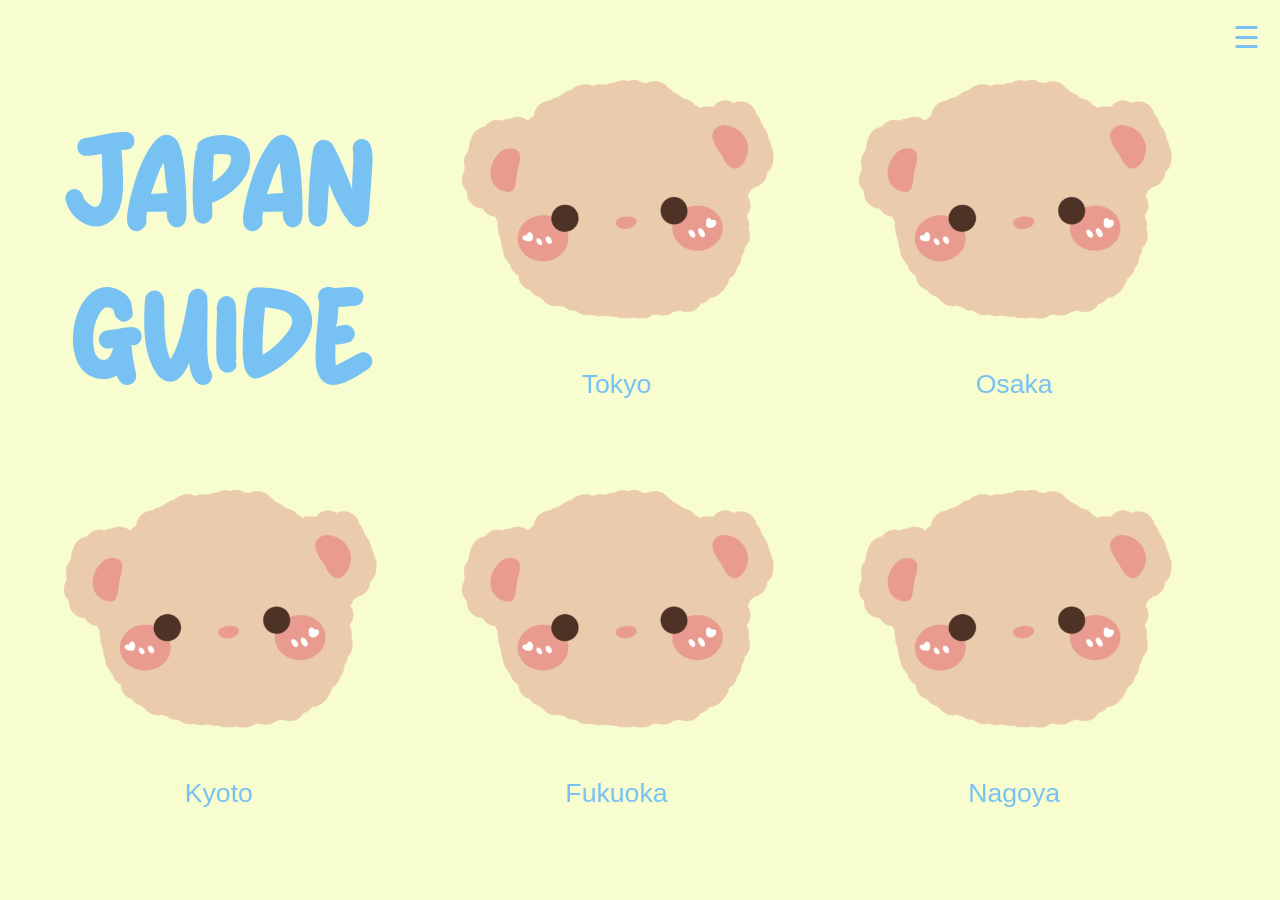
==== index.html @ e9f4441f "Add files via upload" ====
<html lang="en">
    <head>
        <meta charset="UTF-8">
        <meta name="viewport" content="width=device-width, initial-scale=1.0">
        <title>Japan Vacation Guide</title>
        <link rel="stylesheet" href="css/homepage.css">
    </head>

    <body>
        <div id="main">
            <span id="opennav">&#9776</span>
        </div>

        <div class="sidenav" id="mySidenav">
            <a href="#" class="closebtn" id="closebtn">&times;</a>
            <ul>
                <li>
                    <a href="homepage.html">Home</a>
                </li>
                <li>
                    <a href="hotels.html">Hotels</a>
                </li>
                <li>
                    <a href="WifiData.html">Wifi & Data</a>
                </li>
            </ul>
        </div>

        <script>
            document.getElementById("opennav").addEventListener("click",function(){
                document.getElementById("mySidenav").style.width = "250px";
                document.getElementById("main").style.marginRight = "250px";
                document.body.style.backgroundColor = ""
            })

            document.getElementById("closebtn").addEventListener("click",function(){
                document.getElementById("mySidenav").style.width = "0";
                document.getElementById("main").style.marginRight = "0";
                document.body.style.backgroundColor = ""
            })
        </script>

    <div class="grid-container">
        <div class="grid-item">
            <h1>JAPAN GUIDE</h1>
            <div class="text-overlay">
                <div class="text"><p>Planning a trip can be overwhelming. Here, you will find the most popular attractions, foods, and shopping locations of each city and how to get around in one place!</p> <br> Additional information about <br>Wifi/Data cards and Hotels can be found in the menu.</div>
            </div>
        </div>
        <a href="tokyo.html">
            <div class="grid-item">
                <img src="images/placeholder.png" alt="Image 1">
                <div class="text"> Tokyo </div>
                <div class="text-overlay">
                    <div class="text">Part of the Kanto region, Tokyo is the capital of Japan and a popular tourist destination.</div>
                </div>
            </div>
        </a>
        <a href="osaka.html">
            <div class="grid-item">
                <img src="images/placeholder.png" alt="Image 1">
                <div class="text"> Osaka </div>
                <div class="text-overlay">
                    <div class="text">Located in the Kansai region, Osaka is the second largest city after Tokyo. Known for its modern architecture and nightlife, it is the heart of Japan's cultural and economical development.</div>
                </div>
            </div>
        </a>
        <a href="kyoto.html">
            <div class="grid-item">
                <img src="images/placeholder.png" alt="Image 1">
                <div class="text"> Kyoto </div>
                <div class="text-overlay">
                    <div class="text">Once the capital of Japan, Kyoto is part of the Kansai region. Famous for its historical attractions, there are many temples, palaces, and traditional houses, Kyoto is where you can get a taste of rural Japan.</div>
                </div>
            </div>
        </a>
        <a href="fukuoka.html">
            <div class="grid-item">
                <img src="images/placeholder.png" alt="Image 1">
                <div class="text"> Fukuoka </div>
                <div class="text-overlay">
                    <div class="text">Fukuoka is part of the Kyushu region in Japan. </div>
                </div>
            </div>
        </a>
        <a href="nagoya.html">
            <div class="grid-item">
                    <img src="images/placeholder.png" alt="Image 1">
                <div class="text"> Nagoya </div>
                <div class="text-overlay">
                    <div class="text">Description</div>
                </div>
            </div>
        </a>
    </div>

    </body>
</html>
---- css/homepage.css ----
* {
    padding:0;
    margin: 0;
    box-sizing: border-box;
}

@font-face {
    font-family: Handwrite;
    src: url(../fonts/Day\ Light.otf);
}

body{
    background-color: rgb(248, 253, 207);
    
}

h1{
    font-family: Handwrite;
    text-align: center;
    font-size: 90pt;
    color: #78C1F3;
    padding-top: 30px;
}

#main{
    transition: margin-right 0.5s;
    padding: 20px; 
}

#main span{
    font-size: 30px;
    cursor: pointer;
    float: right;
    color: #78C1F3;
}


.sidenav{
    height: 100%;
    width: 0px;
    position: fixed;
    z-index: 1;
    top: 0;
    right: 0;
    background-color: #78c1f3;
    overflow: hidden;
    transition: 0.5s;
}

.sidenav .closebtn{
    font-size: 36px;
    border-bottom: none;
    text-decoration: none;
    color: white;
    float: right;
    margin-right: 25px;
    margin-bottom: 50px;
    margin-top: 15px;
}

.sidenav ul {
    clear: both;
    list-style-type: none;
}

.sidenav ul li a {
    padding: 12px 8px 12px 30px;
    text-decoration: none;
    font-size: 18px; 
    color:white;
    display: block;
    transition: 0.3s;
    text-transform: uppercase;
}

.sidenav ul li a:hover{
    background: #69A9D5
}

body {
    font-family: 'Gill Sans', 'Gill Sans MT', Calibri, 'Trebuchet MS', sans-serif;
    font-size: 20pt;
    margin: 0;
    padding: 0;
}

.grid-container {
    display: grid;
    grid-template-columns: repeat(3, 1fr);
    grid-gap: 40px;
    padding: 40px;
}

.grid-item {
    position: relative;
    overflow: hidden;
}

.grid-item img {
    width: 100%;
    height: auto;
    display: block;
}

.grid-item .text{
    padding:50px;
    text-align: center;
    color: #78C1F3;
}

.grid-item a{
    text-decoration: none;
}

.text-overlay{
    position: absolute;
    top: 0;
    left: 0;
    width: 100%;
    height: 100%;
    background-color:rgb(248, 253, 207, 0.7);
    color: #fff;
    text-align: left; 
    opacity: 0;
    transition: opacity 0.3s;
    display: flex;
    justify-content: left;
    align-items: center;
    padding: 20px;
    border-radius: 10px;
    font-size: 18px;
}

.text-overlay a{
    text-decoration: none; 
    color: inherit;
    text-align: left;
}

.grid-item:hover .text-overlay{
    opacity: 1;
    cursor: pointer;
}

.grid-item:hover img{
    transform: scale(1.1);
    opacity: 0;
    cursor: pointer;
}

.grid-item:hover h1{
    opacity: 0;
}

a{
    text-decoration: none;
}

@media screen and (max-width: 768px) {
    .grid-container {
        grid-template-columns: repeat(auto-fill, minmax(150px, 1fr));
    }

    .text-overlay{
        font: 16px;
    }
}

@media screen and (max-width: 576px) {
    .grid-container {
        grid-template-columns: repeat(auto-fill, minmax(120px, 1fr));
    }

    .text-overlay{
        font: 14px;
    }
}
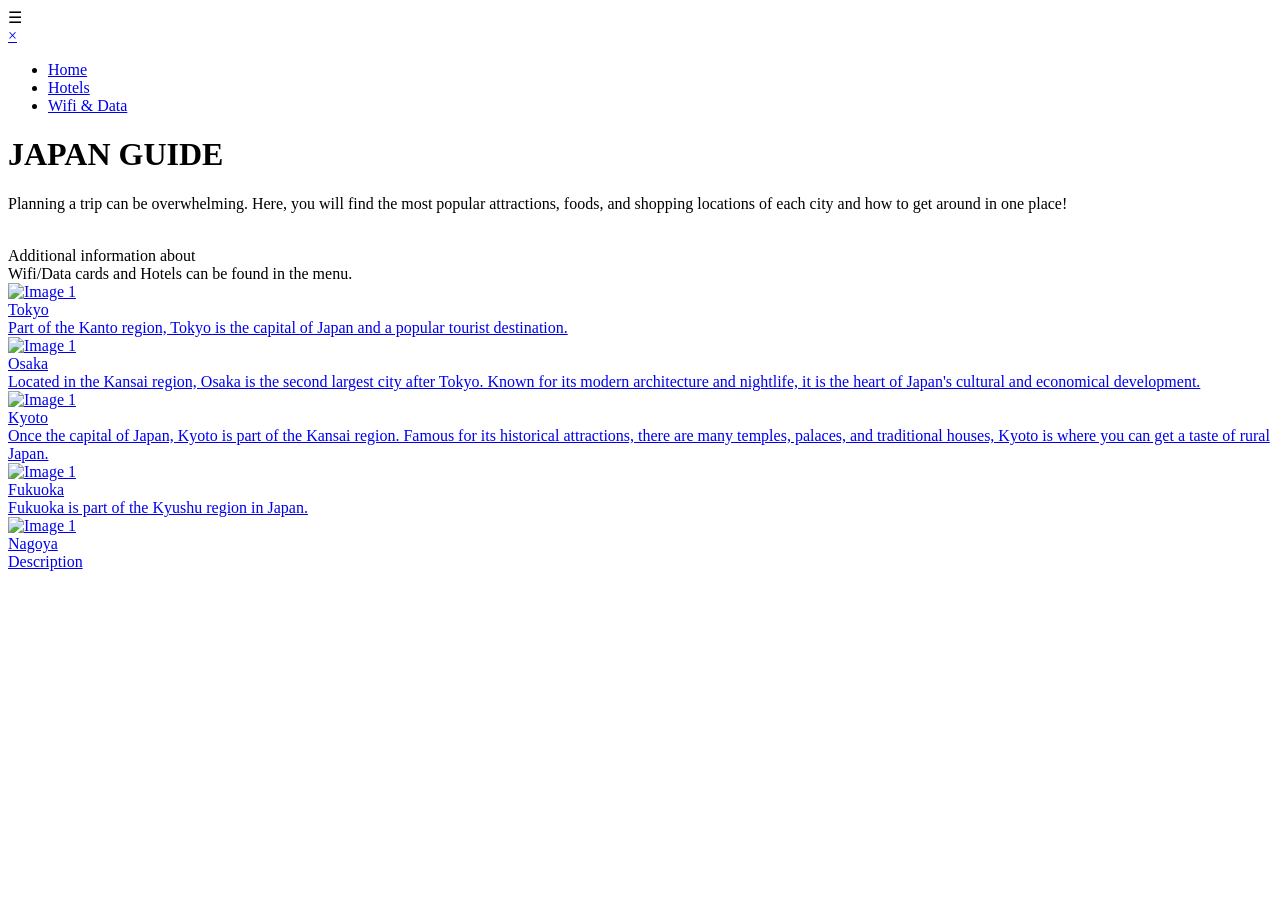
==== commit 9b34e593: "Add files via upload" ====
--- a/index.html
+++ b/index.html
@@ -3,7 +3,7 @@
         <meta charset="UTF-8">
         <meta name="viewport" content="width=device-width, initial-scale=1.0">
         <title>Japan Vacation Guide</title>
-        <link rel="stylesheet" href="css/homepage.css">
+        <link rel="stylesheet" href="../website/css/homepage.css">
     </head>
 
     <body>
@@ -15,13 +15,13 @@
             <a href="#" class="closebtn" id="closebtn">&times;</a>
             <ul>
                 <li>
-                    <a href="homepage.html">Home</a>
+                    <a href="index.html">Home</a>
                 </li>
                 <li>
-                    <a href="hotels.html">Hotels</a>
+                    <a href="../website/html/hotels.html">Hotels</a>
                 </li>
                 <li>
-                    <a href="WifiData.html">Wifi & Data</a>
+                    <a href="../website/html/WifiData.html">Wifi & Data</a>
                 </li>
             </ul>
         </div>
@@ -47,45 +47,45 @@
                 <div class="text"><p>Planning a trip can be overwhelming. Here, you will find the most popular attractions, foods, and shopping locations of each city and how to get around in one place!</p> <br> Additional information about <br>Wifi/Data cards and Hotels can be found in the menu.</div>
             </div>
         </div>
-        <a href="tokyo.html">
+        <a href="../website/html/tokyo.html">
             <div class="grid-item">
-                <img src="images/placeholder.png" alt="Image 1">
+                <img src="../website/images/placeholder.png" alt="Image 1">
                 <div class="text"> Tokyo </div>
                 <div class="text-overlay">
                     <div class="text">Part of the Kanto region, Tokyo is the capital of Japan and a popular tourist destination.</div>
                 </div>
             </div>
         </a>
-        <a href="osaka.html">
+        <a href="../website/html/osaka.html">
             <div class="grid-item">
-                <img src="images/placeholder.png" alt="Image 1">
+                <img src="../website/images/placeholder.png" alt="Image 1">
                 <div class="text"> Osaka </div>
                 <div class="text-overlay">
                     <div class="text">Located in the Kansai region, Osaka is the second largest city after Tokyo. Known for its modern architecture and nightlife, it is the heart of Japan's cultural and economical development.</div>
                 </div>
             </div>
         </a>
-        <a href="kyoto.html">
+        <a href="../website/html/kyoto.html">
             <div class="grid-item">
-                <img src="images/placeholder.png" alt="Image 1">
+                <img src="../website/images/placeholder.png" alt="Image 1">
                 <div class="text"> Kyoto </div>
                 <div class="text-overlay">
                     <div class="text">Once the capital of Japan, Kyoto is part of the Kansai region. Famous for its historical attractions, there are many temples, palaces, and traditional houses, Kyoto is where you can get a taste of rural Japan.</div>
                 </div>
             </div>
         </a>
-        <a href="fukuoka.html">
+        <a href="../website/html/fukuoka.html">
             <div class="grid-item">
-                <img src="images/placeholder.png" alt="Image 1">
+                <img src="../website/images/placeholder.png" alt="Image 1">
                 <div class="text"> Fukuoka </div>
                 <div class="text-overlay">
                     <div class="text">Fukuoka is part of the Kyushu region in Japan. </div>
                 </div>
             </div>
         </a>
-        <a href="nagoya.html">
+        <a href="../website/html/nagoya.html">
             <div class="grid-item">
-                    <img src="images/placeholder.png" alt="Image 1">
+                    <img src="../website/images/placeholder.png" alt="Image 1">
                 <div class="text"> Nagoya </div>
                 <div class="text-overlay">
                     <div class="text">Description</div>
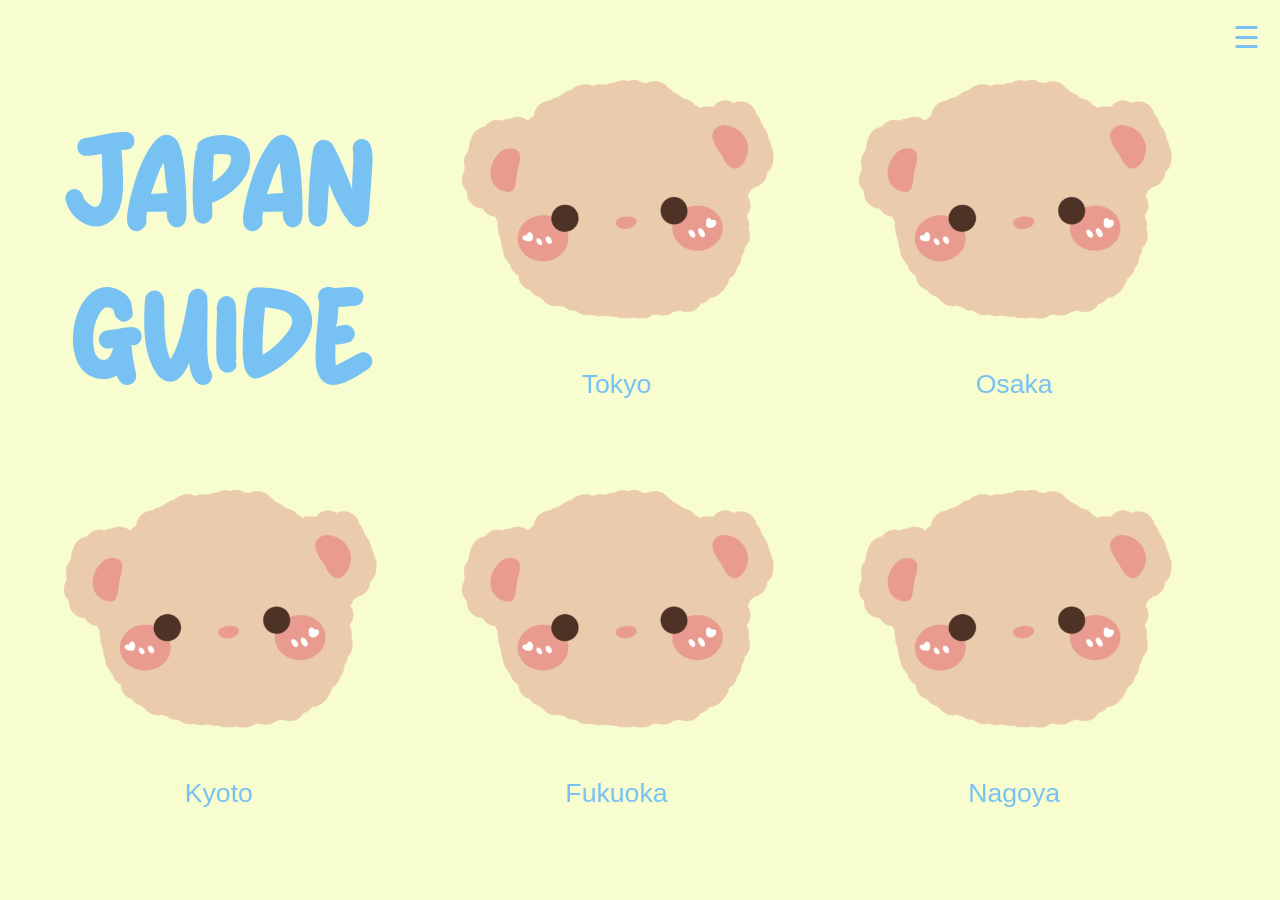
==== commit a2b86985: "Add files via upload" ====
--- a/index.html
+++ b/index.html
@@ -3,7 +3,7 @@
         <meta charset="UTF-8">
         <meta name="viewport" content="width=device-width, initial-scale=1.0">
         <title>Japan Vacation Guide</title>
-        <link rel="stylesheet" href="../website/css/homepage.css">
+        <link rel="stylesheet" href="css/homepage.css">
     </head>
 
     <body>
@@ -18,10 +18,10 @@
                     <a href="index.html">Home</a>
                 </li>
                 <li>
-                    <a href="../website/html/hotels.html">Hotels</a>
+                    <a href="html/hotels.html">Hotels</a>
                 </li>
                 <li>
-                    <a href="../website/html/WifiData.html">Wifi & Data</a>
+                    <a href="html/WifiData.html">Wifi & Data</a>
                 </li>
             </ul>
         </div>
@@ -47,45 +47,45 @@
                 <div class="text"><p>Planning a trip can be overwhelming. Here, you will find the most popular attractions, foods, and shopping locations of each city and how to get around in one place!</p> <br> Additional information about <br>Wifi/Data cards and Hotels can be found in the menu.</div>
             </div>
         </div>
-        <a href="../website/html/tokyo.html">
+        <a href="html/tokyo.html">
             <div class="grid-item">
-                <img src="../website/images/placeholder.png" alt="Image 1">
+                <img src="images/placeholder.png" alt="Image 1">
                 <div class="text"> Tokyo </div>
                 <div class="text-overlay">
                     <div class="text">Part of the Kanto region, Tokyo is the capital of Japan and a popular tourist destination.</div>
                 </div>
             </div>
         </a>
-        <a href="../website/html/osaka.html">
+        <a href="html/osaka.html">
             <div class="grid-item">
-                <img src="../website/images/placeholder.png" alt="Image 1">
+                <img src="images/placeholder.png" alt="Image 1">
                 <div class="text"> Osaka </div>
                 <div class="text-overlay">
                     <div class="text">Located in the Kansai region, Osaka is the second largest city after Tokyo. Known for its modern architecture and nightlife, it is the heart of Japan's cultural and economical development.</div>
                 </div>
             </div>
         </a>
-        <a href="../website/html/kyoto.html">
+        <a href="html/kyoto.html">
             <div class="grid-item">
-                <img src="../website/images/placeholder.png" alt="Image 1">
+                <img src="images/placeholder.png" alt="Image 1">
                 <div class="text"> Kyoto </div>
                 <div class="text-overlay">
                     <div class="text">Once the capital of Japan, Kyoto is part of the Kansai region. Famous for its historical attractions, there are many temples, palaces, and traditional houses, Kyoto is where you can get a taste of rural Japan.</div>
                 </div>
             </div>
         </a>
-        <a href="../website/html/fukuoka.html">
+        <a href="html/fukuoka.html">
             <div class="grid-item">
-                <img src="../website/images/placeholder.png" alt="Image 1">
+                <img src="images/placeholder.png" alt="Image 1">
                 <div class="text"> Fukuoka </div>
                 <div class="text-overlay">
                     <div class="text">Fukuoka is part of the Kyushu region in Japan. </div>
                 </div>
             </div>
         </a>
-        <a href="../website/html/nagoya.html">
+        <a href="html/nagoya.html">
             <div class="grid-item">
-                    <img src="../website/images/placeholder.png" alt="Image 1">
+                    <img src="images/placeholder.png" alt="Image 1">
                 <div class="text"> Nagoya </div>
                 <div class="text-overlay">
                     <div class="text">Description</div>
--- a/css/homepage.css
+++ b/css/homepage.css
@@ -0,0 +1,177 @@
+* {
+    padding:0;
+    margin: 0;
+    box-sizing: border-box;
+}
+
+@font-face {
+    font-family: Handwrite;
+    src: url(../fonts/Day\ Light.otf);
+}
+
+body{
+    background-color: rgb(248, 253, 207);
+    
+}
+
+h1{
+    font-family: Handwrite;
+    text-align: center;
+    font-size: 90pt;
+    color: #78C1F3;
+    padding-top: 30px;
+}
+
+#main{
+    transition: margin-right 0.5s;
+    padding: 20px; 
+}
+
+#main span{
+    font-size: 30px;
+    cursor: pointer;
+    float: right;
+    color: #78C1F3;
+}
+
+
+.sidenav{
+    height: 100%;
+    width: 0px;
+    position: fixed;
+    z-index: 1;
+    top: 0;
+    right: 0;
+    background-color: #78c1f3;
+    overflow: hidden;
+    transition: 0.5s;
+}
+
+.sidenav .closebtn{
+    font-size: 36px;
+    border-bottom: none;
+    text-decoration: none;
+    color: white;
+    float: right;
+    margin-right: 25px;
+    margin-bottom: 50px;
+    margin-top: 15px;
+}
+
+.sidenav ul {
+    clear: both;
+    list-style-type: none;
+}
+
+.sidenav ul li a {
+    padding: 12px 8px 12px 30px;
+    text-decoration: none;
+    font-size: 18px; 
+    color:white;
+    display: block;
+    transition: 0.3s;
+    text-transform: uppercase;
+}
+
+.sidenav ul li a:hover{
+    background: #69A9D5
+}
+
+body {
+    font-family: 'Gill Sans', 'Gill Sans MT', Calibri, 'Trebuchet MS', sans-serif;
+    font-size: 20pt;
+    margin: 0;
+    padding: 0;
+}
+
+.grid-container {
+    display: grid;
+    grid-template-columns: repeat(3, 1fr);
+    grid-gap: 40px;
+    padding: 40px;
+}
+
+.grid-item {
+    position: relative;
+    overflow: hidden;
+}
+
+.grid-item img {
+    width: 100%;
+    height: auto;
+    display: block;
+}
+
+.grid-item .text{
+    padding:50px;
+    text-align: center;
+    color: #78C1F3;
+}
+
+.grid-item a{
+    text-decoration: none;
+}
+
+.text-overlay{
+    position: absolute;
+    top: 0;
+    left: 0;
+    width: 100%;
+    height: 100%;
+    background-color:rgb(248, 253, 207, 0.7);
+    color: #fff;
+    text-align: left; 
+    opacity: 0;
+    transition: opacity 0.3s;
+    display: flex;
+    justify-content: left;
+    align-items: center;
+    padding: 20px;
+    border-radius: 10px;
+    font-size: 18px;
+}
+
+.text-overlay a{
+    text-decoration: none; 
+    color: inherit;
+    text-align: left;
+}
+
+.grid-item:hover .text-overlay{
+    opacity: 1;
+    cursor: pointer;
+}
+
+.grid-item:hover img{
+    transform: scale(1.1);
+    opacity: 0;
+    cursor: pointer;
+}
+
+.grid-item:hover h1{
+    opacity: 0;
+}
+
+a{
+    text-decoration: none;
+}
+
+@media screen and (max-width: 768px) {
+    .grid-container {
+        grid-template-columns: repeat(auto-fill, minmax(150px, 1fr));
+    }
+
+    .text-overlay{
+        font: 16px;
+    }
+}
+
+@media screen and (max-width: 576px) {
+    .grid-container {
+        grid-template-columns: repeat(auto-fill, minmax(120px, 1fr));
+    }
+
+    .text-overlay{
+        font: 14px;
+    }
+}
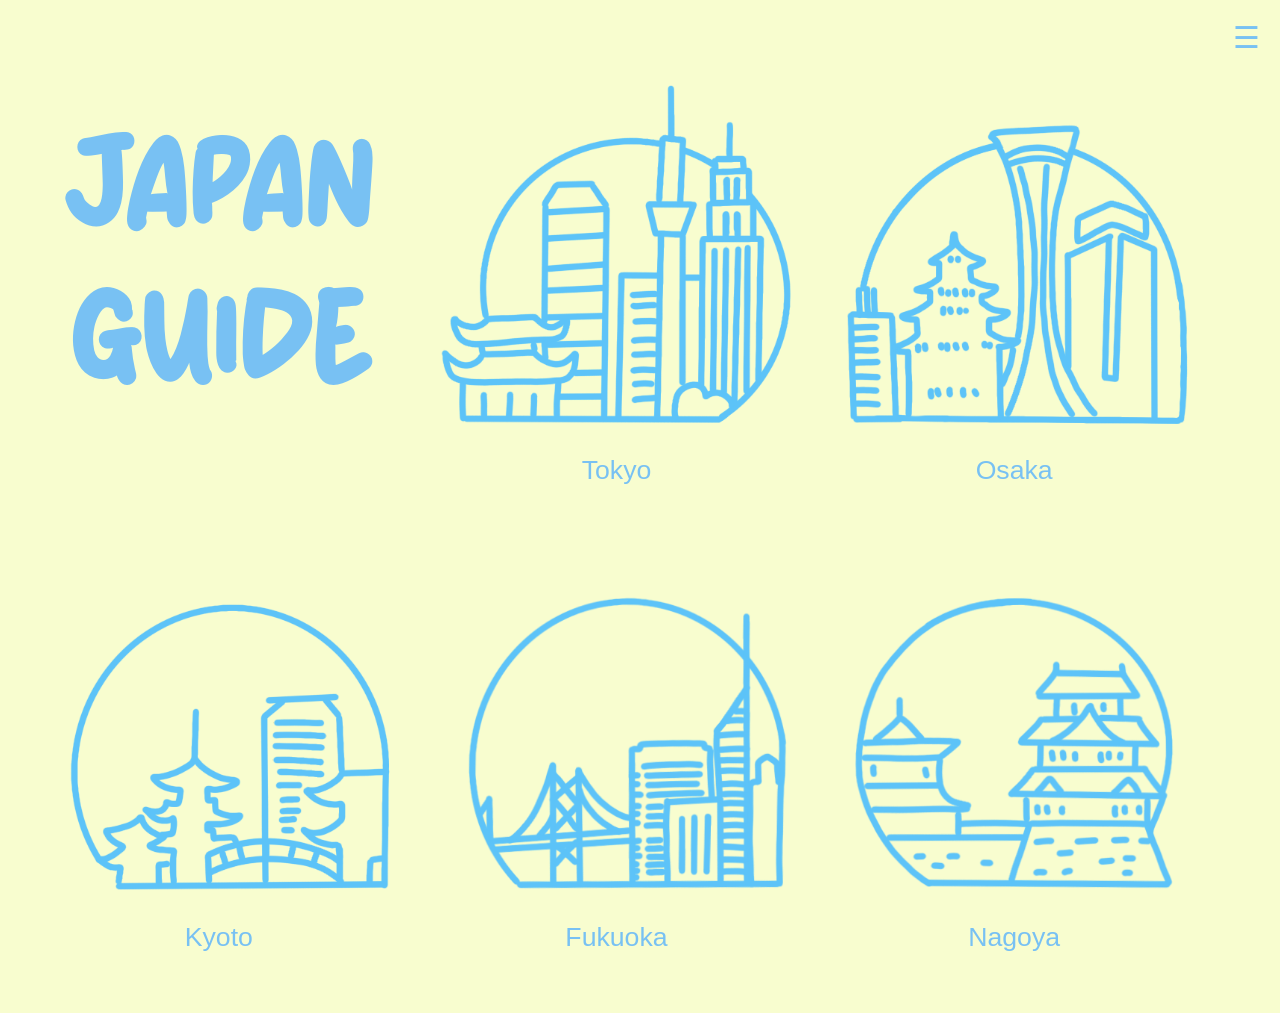
==== commit c4a81830: "Add files via upload" ====
--- a/index.html
+++ b/index.html
@@ -49,16 +49,16 @@
         </div>
         <a href="html/tokyo.html">
             <div class="grid-item">
-                <img src="images/placeholder.png" alt="Image 1">
+                <img src="images/tokyo icon.png" alt="Image 1">
                 <div class="text"> Tokyo </div>
                 <div class="text-overlay">
-                    <div class="text">Part of the Kanto region, Tokyo is the capital of Japan and a popular tourist destination.</div>
+                    <div class="text">Part of the Kanto region, Tokyo is the capital of Japan and a popular tourist destination. Recognized for setting trends in fashion, art, and technology - it offers a blend of traditional and modern Japanese culture.</div>
                 </div>
             </div>
         </a>
         <a href="html/osaka.html">
             <div class="grid-item">
-                <img src="images/placeholder.png" alt="Image 1">
+                <img src="images/osaka icon.png" alt="Image 1">
                 <div class="text"> Osaka </div>
                 <div class="text-overlay">
                     <div class="text">Located in the Kansai region, Osaka is the second largest city after Tokyo. Known for its modern architecture and nightlife, it is the heart of Japan's cultural and economical development.</div>
@@ -67,7 +67,7 @@
         </a>
         <a href="html/kyoto.html">
             <div class="grid-item">
-                <img src="images/placeholder.png" alt="Image 1">
+                <img src="images/kyoto icon.png" alt="Image 1">
                 <div class="text"> Kyoto </div>
                 <div class="text-overlay">
                     <div class="text">Once the capital of Japan, Kyoto is part of the Kansai region. Famous for its historical attractions, there are many temples, palaces, and traditional houses, Kyoto is where you can get a taste of rural Japan.</div>
@@ -76,19 +76,19 @@
         </a>
         <a href="html/fukuoka.html">
             <div class="grid-item">
-                <img src="images/placeholder.png" alt="Image 1">
+                <img src="images/fukuoka icon.png" alt="Image 1">
                 <div class="text"> Fukuoka </div>
                 <div class="text-overlay">
-                    <div class="text">Fukuoka is part of the Kyushu region in Japan. </div>
+                    <div class="text">Fukuoka is part of the Kyushu region in Japan. Known for its vibrant food scene, the city has been a center of international commerce since ancient times. </div>
                 </div>
             </div>
         </a>
         <a href="html/nagoya.html">
             <div class="grid-item">
-                    <img src="images/placeholder.png" alt="Image 1">
+                    <img src="images/nagoya icon.png" alt="Image 1">
                 <div class="text"> Nagoya </div>
                 <div class="text-overlay">
-                    <div class="text">Description</div>
+                    <div class="text">Located on the Pacific coast, Nagoya is the largest city on the Chubu region. Many of history's most famous samurai battles happened in and around the greater Nagoya region.</div>
                 </div>
             </div>
         </a>
--- a/css/homepage.css
+++ b/css/homepage.css
@@ -10,7 +10,7 @@
 }
 
 body{
-    background-color: rgb(248, 253, 207);
+    background-color: #f8fdcf;
     
 }
 
@@ -100,10 +100,11 @@
     width: 100%;
     height: auto;
     display: block;
+    
 }
 
 .grid-item .text{
-    padding:50px;
+    padding: 20px;
     text-align: center;
     color: #78C1F3;
 }
@@ -137,6 +138,10 @@
     text-align: left;
 }
 
+.grid-item:hover h1{
+    opacity: 0;
+}
+
 .grid-item:hover .text-overlay{
     opacity: 1;
     cursor: pointer;
@@ -146,10 +151,6 @@
     transform: scale(1.1);
     opacity: 0;
     cursor: pointer;
-}
-
-.grid-item:hover h1{
-    opacity: 0;
 }
 
 a{
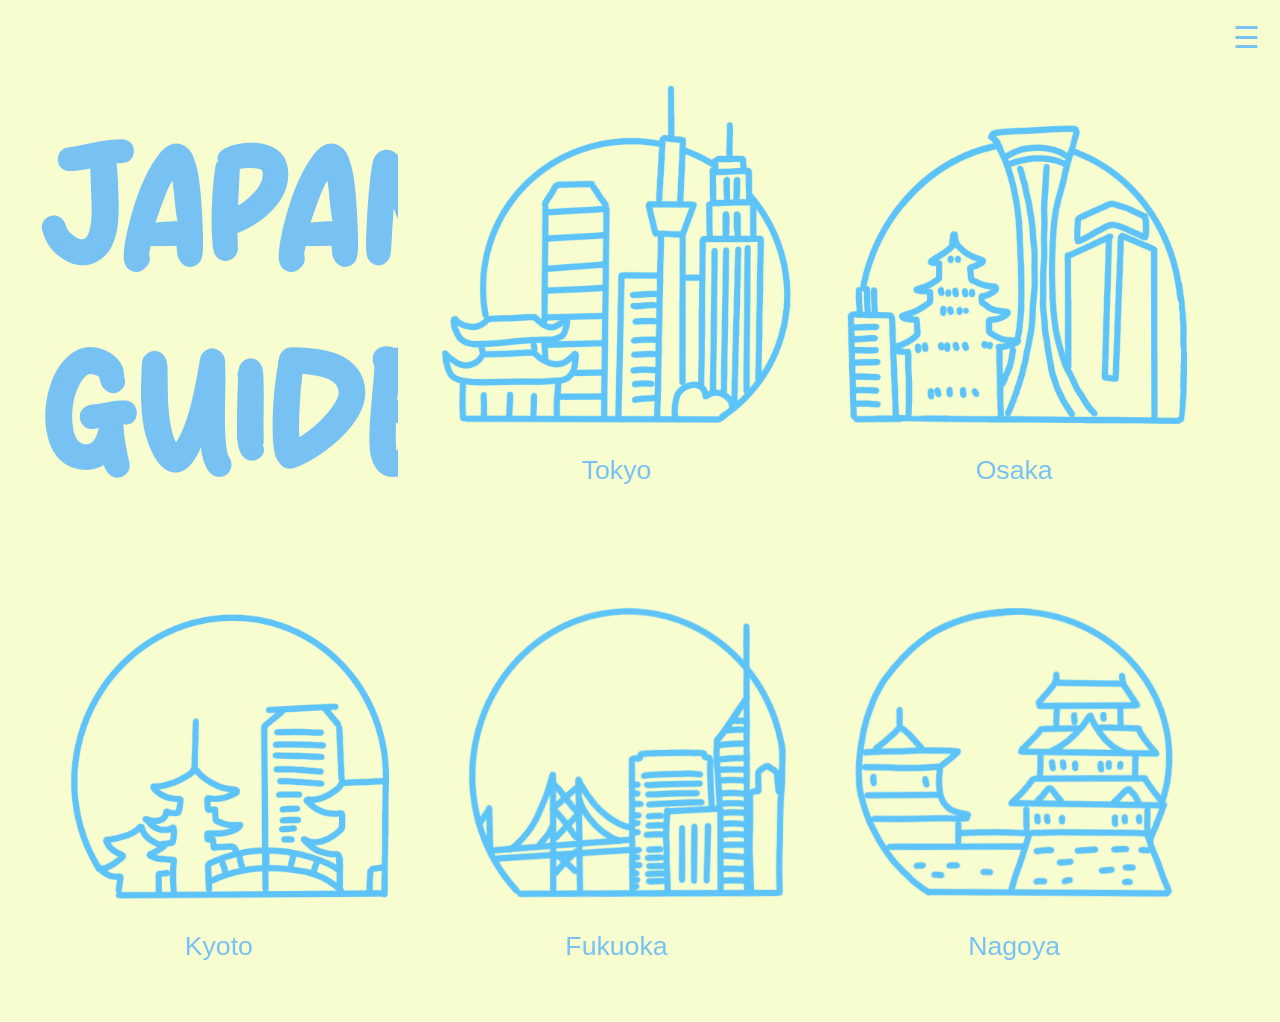
==== commit 74f4550d: "Add files via upload" ====
--- a/index.html
+++ b/index.html
@@ -14,9 +14,6 @@
         <div class="sidenav" id="mySidenav">
             <a href="#" class="closebtn" id="closebtn">&times;</a>
             <ul>
-                <li>
-                    <a href="index.html">Home</a>
-                </li>
                 <li>
                     <a href="html/hotels.html">Hotels</a>
                 </li>
--- a/css/homepage.css
+++ b/css/homepage.css
@@ -17,7 +17,7 @@
 h1{
     font-family: Handwrite;
     text-align: center;
-    font-size: 90pt;
+    font-size: 120pt;
     color: #78C1F3;
     padding-top: 30px;
 }
@@ -155,6 +155,7 @@
 
 a{
     text-decoration: none;
+    font-family: 'Gill Sans', 'Gill Sans MT', Calibri, 'Trebuchet MS', sans-serif;
 }
 
 @media screen and (max-width: 768px) {
